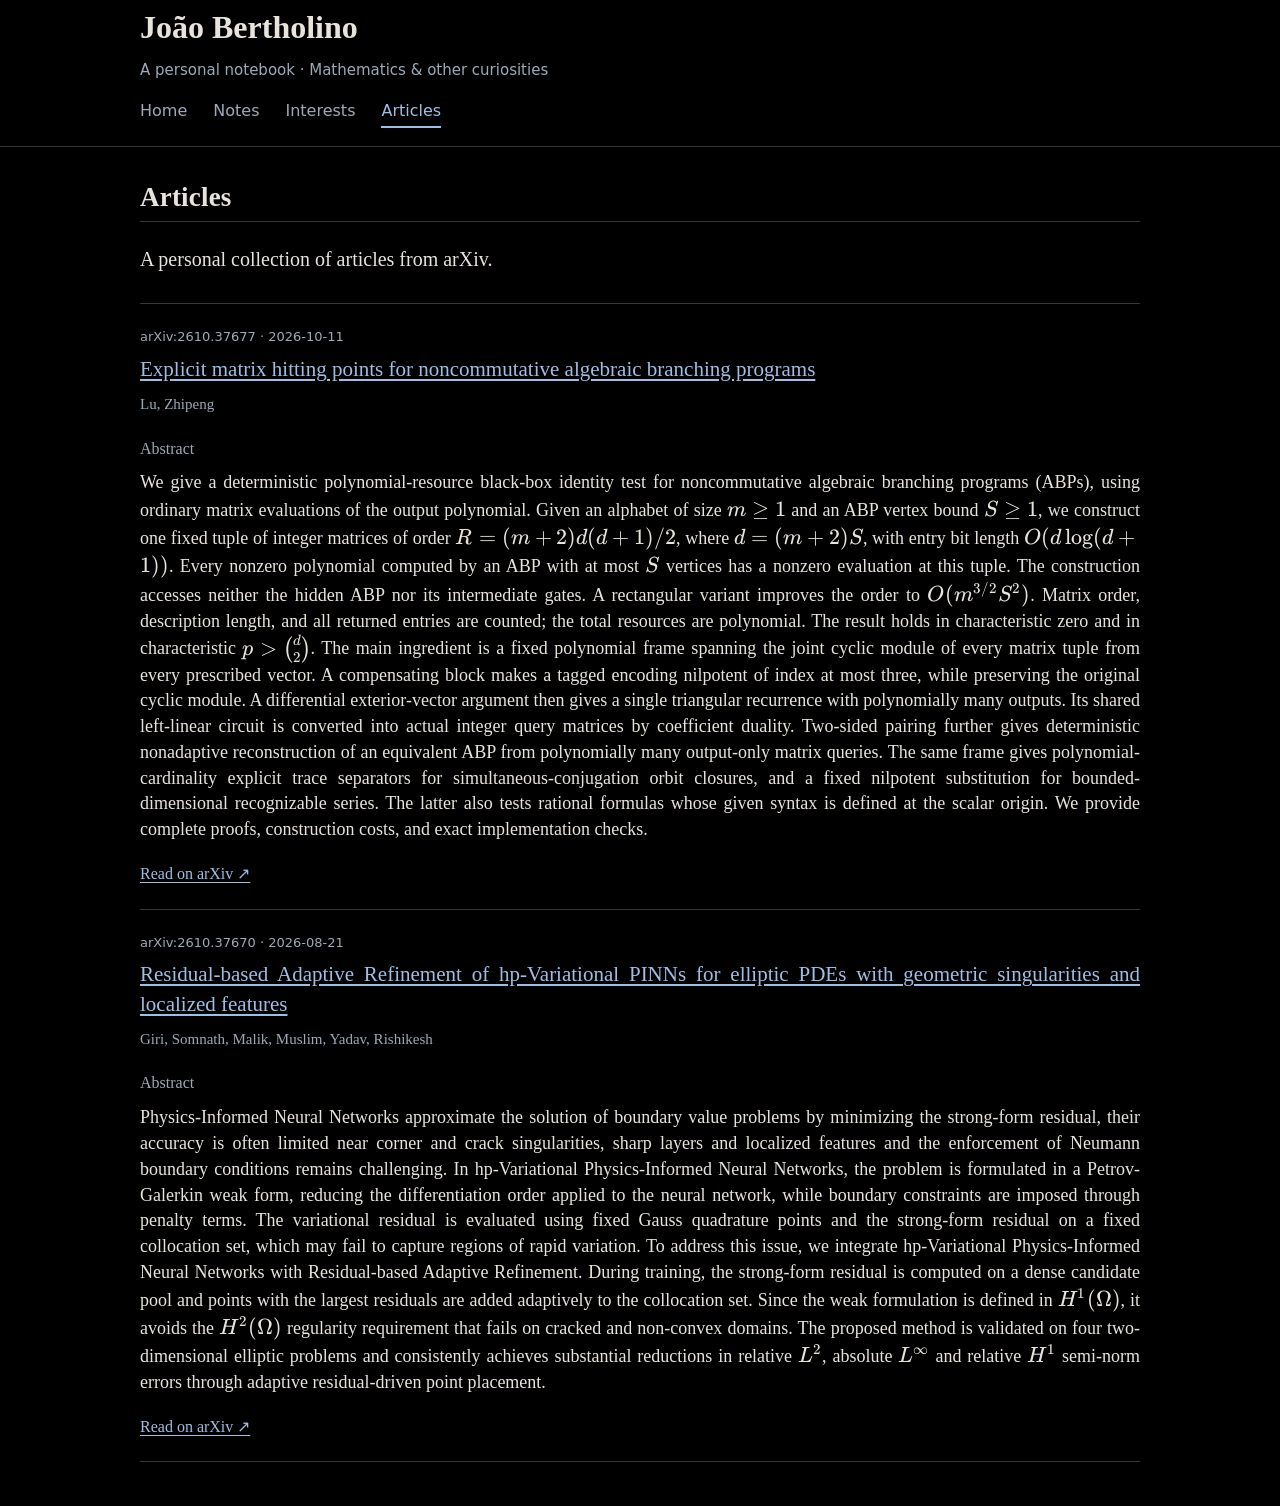
==== archive.html @ 668f905b "first commit" ====
<!doctype html>
<html lang="en">
    <head>
        <meta charset="UTF-8" />
        <meta name="viewport" content="width=device-width, initial-scale=1" />
        <meta name="description" content="Mathematical Apology" />
        <meta name="application-name" content="Math" />
        <meta name="robots" content="index, follow" />
        <meta name="referrer" content="no-referrer" />
        <meta name="format-detection" content="telephone=no" />
        <meta name="theme-color" content="#151719" />
        <meta property="og:type" content="website" />
        <meta property="og:title" content="Archive · Mathematical Apology" />
        <meta property="og:description" content="Mathematical Apology" />
        <meta property="og:site_name" content="Math" />
        <meta property="og:locale" content="en_US" />
        <meta
            property="og:url"
            content="http://tc6p7ubcckkbcqwz77a6qroy7zwopcryr5vkcgm4mpk6taym6atuhgyd.onion/archive.html"
        />
        <meta
            http-equiv="onion-location"
            content="http://tc6p7ubcckkbcqwz77a6qroy7zwopcryr5vkcgm4mpk6taym6atuhgyd.onion/archive.html"
        />
        <title>Archive · Mathematical Apology</title>
        <link rel="stylesheet" href="/style.css" />
        <link rel="stylesheet" href="/assets/katex/katex.min.css" />
        <link rel="stylesheet" href="/assets/math.css" />
        <link rel="stylesheet" href="/assets/archive.css" />
        <script defer src="/assets/katex/katex.min.js"></script>
        <script defer src="/assets/katex/auto-render.min.js"></script>
        <script defer src="/assets/math.js"></script>
        <link rel="icon" href="/assets/favicon.svg" type="image/svg+xml" />
    </head>
    <body>
        <a class="skip-link" href="#main">Skip to content</a>
        <header class="site-header">
            <div class="container">
                <h1 class="site-title"><a href="/">João Bertholino</a></h1>
                <p class="site-subtitle"
                    >A personal notebook · Mathematics &amp; other curiosities</p
                >
                <nav class="site-nav" aria-label="Main navigation"
                    ><a href="/index.html">Home</a
                    ><a href="/notes.html">Notes</a><a href="/reading.html">Interests</a
                    ><a href="/archive.html" aria-current="page">Articles</a></nav
                >
            </div>
        </header>
        <main class="container" id="main">
            <h2 class="page-title">Articles</h2>
            <p class="page-intro">A personal collection of articles from arXiv.</p>
            <!-- ARXIV:START -->
            <article class="entry arxiv-entry">
                <div class="entry-meta">arXiv:2610.37677 · 2026-10-11</div>
                <h3><a href="https://arxiv.org/abs/2610.37677" rel="external noreferrer">Explicit matrix hitting points for noncommutative algebraic branching programs</a></h3>
                <p class="arxiv-authors">Lu, Zhipeng</p>
                <h4 class="arxiv-abstract-label">Abstract</h4>
                <p class="arxiv-abstract">We give a deterministic polynomial-resource black-box identity test for noncommutative algebraic branching programs (ABPs), using ordinary matrix evaluations of the output polynomial. Given an alphabet of size $m\ge1$ and an ABP vertex bound $S\ge1$, we construct one fixed tuple of integer matrices of order $R=(m+2)d(d+1)/2$, where $d=(m+2)S$, with entry bit length $O(d\log(d+1))$. Every nonzero polynomial computed by an ABP with at most $S$ vertices has a nonzero evaluation at this tuple. The construction accesses neither the hidden ABP nor its intermediate gates. A rectangular variant improves the order to $O(m^{3/2}S^2)$. Matrix order, description length, and all returned entries are counted; the total resources are polynomial. The result holds in characteristic zero and in characteristic $p&gt;\binom d2$. The main ingredient is a fixed polynomial frame spanning the joint cyclic module of every matrix tuple from every prescribed vector. A compensating block makes a tagged encoding nilpotent of index at most three, while preserving the original cyclic module. A differential exterior-vector argument then gives a single triangular recurrence with polynomially many outputs. Its shared left-linear circuit is converted into actual integer query matrices by coefficient duality. Two-sided pairing further gives deterministic nonadaptive reconstruction of an equivalent ABP from polynomially many output-only matrix queries. The same frame gives polynomial-cardinality explicit trace separators for simultaneous-conjugation orbit closures, and a fixed nilpotent substitution for bounded-dimensional recognizable series. The latter also tests rational formulas whose given syntax is defined at the scalar origin. We provide complete proofs, construction costs, and exact implementation checks.</p>
                <p class="arxiv-link"><a href="https://arxiv.org/abs/2610.37677" rel="external noreferrer">Read on arXiv ↗</a></p>
            </article>
            <article class="entry arxiv-entry">
                <div class="entry-meta">arXiv:2610.37670 · 2026-08-21</div>
                <h3><a href="https://arxiv.org/abs/2610.37670" rel="external noreferrer">Residual-based Adaptive Refinement of hp-Variational PINNs for elliptic PDEs with geometric singularities and localized features</a></h3>
                <p class="arxiv-authors">Giri, Somnath, Malik, Muslim, Yadav, Rishikesh</p>
                <h4 class="arxiv-abstract-label">Abstract</h4>
                <p class="arxiv-abstract">Physics-Informed Neural Networks approximate the solution of boundary value problems by minimizing the strong-form residual, their accuracy is often limited near corner and crack singularities, sharp layers and localized features and the enforcement of Neumann boundary conditions remains challenging. In hp-Variational Physics-Informed Neural Networks, the problem is formulated in a Petrov-Galerkin weak form, reducing the differentiation order applied to the neural network, while boundary constraints are imposed through penalty terms. The variational residual is evaluated using fixed Gauss quadrature points and the strong-form residual on a fixed collocation set, which may fail to capture regions of rapid variation. To address this issue, we integrate hp-Variational Physics-Informed Neural Networks with Residual-based Adaptive Refinement. During training, the strong-form residual is computed on a dense candidate pool and points with the largest residuals are added adaptively to the collocation set. Since the weak formulation is defined in $H^{1}(\Omega)$, it avoids the $H^{2}(\Omega)$ regularity requirement that fails on cracked and non-convex domains. The proposed method is validated on four two-dimensional elliptic problems and consistently achieves substantial reductions in relative $L^{2}$, absolute $L^{\infty}$ and relative $H^{1}$ semi-norm errors through adaptive residual-driven point placement.</p>
                <p class="arxiv-link"><a href="https://arxiv.org/abs/2610.37670" rel="external noreferrer">Read on arXiv ↗</a></p>
            </article>
            <!-- ARXIV:END -->
        </main>
    </body>
</html>
---- style.css ----
:root {
    color-scheme: dark;
    --background: #000000;
    --text: #e8e4dc;
    --muted: #9da9b7;
    --link: #9ebee3;
    --line: #34383c;
}
* {
    margin: 0;
    padding: 0;
    box-sizing: border-box;
    text-align: justify;
}
html {
    min-height: 100%;
    scroll-behavior: smooth;
}
body {
    margin: 0;
    min-height: 100vh;
    display: flex;
    flex-direction: column;
    background: var(--background);
    color: var(--text);
    font-family: Georgia, "Times New Roman", serif;
    font-size: 20px;
    line-height: 1.43;
}
a {
    color: var(--link);
    text-underline-offset: 3px;
}
a:hover {
    color: #c7ddf5;
}
a:focus-visible,
summary:focus-visible {
    outline: 2px solid var(--link);
    outline-offset: 5px;
    border-radius: 2px;
}
.container {
    width: calc(100% - 48px);
    max-width: 1000px;
    margin: 0 auto;
}
.site-header {
    border-bottom: 1px solid var(--line);
}
.site-header .container {
    display: flex;
    flex-direction: column;
    justify-content: center;
    margin-top: 3px;
    margin-bottom: 10px;
}
.citation{
    margin-left: auto;
    font-size: 16px;
    font-weight: 350;
    font-style: italic;
    text-align: right;
}
.site-title {
    margin: 0;
    font-size: 32px;
    line-height: 1.5;
    font-weight: 900;
    letter-spacing: 0px;
}
.site-title a {
    color: var(--text);
    text-decoration: none;
}
.site-subtitle {
    margin: 8px 0 17px;
    color: var(--muted);
    font:
        15px/1.5 system-ui,
        -apple-system,
        sans-serif;
}
.site-nav {
    display: flex;
    flex-wrap: wrap;
    gap: 26px;
    padding-bottom: 13px;
    font:
        16px/1.5 system-ui,
        -apple-system,
        sans-serif;
}
.site-nav a {
    color: var(--muted);
    text-decoration: none;
    position: relative;
}
.site-nav a:hover,
.site-nav a[aria-current="page"] {
    color: var(--link);
}
.site-nav a[aria-current="page"]::after {
    content: "";
    position: absolute;
    height: 2px;
    background: var(--link);
    bottom: -5px;
    left: 0;
    right: 0;
}
main.container {
    flex: 1;
    padding-top: 33px;
    padding-bottom: 44px;
}
.introduction {
    display: grid;
    grid-template-columns: 198px minmax(0, 1fr);
    gap: 25px;
    align-items: start;
}
.portrait {
    width: 200px;
    height: 280px;
    object-fit: cover;
    border-radius: 3px;
    display: block;
    filter: invert(70%);
}
p {
    margin: 0 0 18px;
}
.intro-text p:last-child {
    margin-bottom: 0;
}
.intro-text{
    text-align: justify;
}
h2 {
    font-size: 22px;
    line-height: 1.35;
    letter-spacing: 0.2px;
    margin: 0 0 15px;
    border-bottom: 1px solid var(--line);
    padding-bottom: 6px;
}
h3 {
    font-size: 21px;
    margin: 0 0 10px;
    font-weight: normal;
}
.info-section {
    margin-top: 49px;
}
.info-list {
    display: grid;
    grid-template-columns: 62px 1fr;
    column-gap: 13px;
    row-gap: 5px;
    margin: 0;
}
.info-list dt {
    font:
        15px/1.8 system-ui,
        -apple-system,
        sans-serif;
    color: var(--muted);
    padding-top: 2px;
}
.info-list dd {
    margin: 0;
}
.explore-section {
    margin-top: 42px;
}
.profile-links {
    display: flex;
    flex-wrap: wrap;
    gap: 10px;
}
.profile-links a {
    color: var(--text);
    text-decoration: none;
    border: 1px solid var(--line);
    border-radius: 24px;
    padding: 5px 11px;
    font:
        14px/1.5 system-ui,
        -apple-system,
        sans-serif;
}
.profile-links a:hover {
    color: var(--link);
    border-color: var(--link);
}
.site-footer {
    border-top: 1px solid var(--line);
}
.site-footer .container {
    padding-top: 21px;
    padding-bottom: 22px;
    font:
        14px/1.5 system-ui,
        -apple-system,
        sans-serif;
    color: var(--muted);
}
.page-title {
    font-size: 27px;
    line-height: 1.3;
    margin: 0 0 23px;
}
.page-intro {
    color: var(--text);
    margin-bottom: 30px;
}
.entry {
    border-top: 1px solid var(--line);
    padding: 23px 0;
}
.entry:last-child {
    border-bottom: 1px solid var(--line);
}
.entry-meta {
    font:
        13px/1.5 system-ui,
        -apple-system,
        sans-serif;
    color: var(--muted);
    margin-bottom: 8px;
}
.entry p {
    margin-bottom: 0;
    font-size: 18px;
}
.entry summary {
    list-style: none;
    cursor: pointer;
    display: flex;
    justify-content: space-between;
    align-items: baseline;
    gap: 15px;
}
.entry summary::-webkit-details-marker {
    display: none;
}
.entry summary span {
    color: var(--link);
    font:
        20px system-ui,
        sans-serif;
}
.entry[open] summary span {
    transform: rotate(45deg);
}
.entry[open] summary {
    margin-bottom: 12px;
}
.reading-list {
    padding-left: 25px;
}
.reading-list li {
    padding: 0 0 23px 6px;
}
.reading-list p {
    font-size: 18px;
    color: var(--muted);
    margin-top: 7px;
}
.equation {
    border-top: 1px solid var(--line);
    border-bottom: 1px solid var(--line);
    padding: 21px 0;
    margin: 29px 0;
    text-align: center;
    font-size: 28px;
    font-style: italic;
}
.skip-link {
    position: absolute;
    left: 12px;
    top: -80px;
    padding: 8px 14px;
    background: var(--text);
    color: var(--background);
    font:
        14px system-ui,
        sans-serif;
    z-index: 2;
}
.skip-link:focus {
    top: 12px;
}
@media (min-width: 900px) {
    body {
        min-height: 950px;
    }
}
@media (max-width: 600px) {
    .container {
        width: calc(100% - 36px);
    }
    .site-header .container {
        padding-top: 25px;
    }
    .site-title {
        font-size: 28px;
        letter-spacing: 0.3px;
    }
    .site-subtitle {
        font-size: 13px;
    }
    .site-nav {
        gap: 22px;
        font-size: 15px;
    }
    .introduction {
        grid-template-columns: 140px minmax(0, 1fr);
        gap: 20px;
    }
    .portrait {
        width: 140px;
        height: 200px;
    }
    body {
        font-size: 18px;
    }
    .info-section {
        margin-top: 35px;
    }
    .info-list {
        grid-template-columns: 58px 1fr;
        gap: 6px 10px;
    }
    .info-list dt {
        font-size: 13px;
    }
    .site-footer .container {
        font-size: 12px;
    }
}
@media (max-width: 430px) {
    .introduction {
        display: block;
    }
    .portrait {
        width: 150px;
        height: 214px;
        float: left;
        margin: 2px 19px 12px 0;
    }
    .introduction::after {
        content: "";
        display: block;
        clear: both;
    }
    .intro-text p {
        margin-bottom: 17px;
    }
    .site-title {
        font-size: 26px;
    }
    .site-nav {
        gap: 23px;
    }
    .info-list dd {
        overflow-wrap: anywhere;
    }
    .profile-links {
        gap: 8px;
    }
    .profile-links a {
        font-size: 13px;
    }
}
@media (prefers-reduced-motion: reduce) {
    html {
        scroll-behavior: auto;
    }
}
---- assets/math.css ----
.katex-display {
    overflow-x: auto;
    overflow-y: hidden;
    padding: 0.15em 0;
}

.equation:has(.katex) {
    font-style: normal;
}

.equation .katex-display {
    margin: 0;
}

.equation .katex {
    font-size: 1em;
}

.katex-display > .katex {
    text-align: center;
}
---- assets/archive.css ----
.arxiv-entry h3 {
    line-height: 1.4;
}

.entry .arxiv-authors {
    color: var(--muted);
    font-size: 15px;
    margin-bottom: 22px;
}

.arxiv-abstract-label {
    font-size: 16px;
    font-weight: normal;
    margin-bottom: 10px;
    color: var(--muted);
}

.entry .arxiv-link {
    margin-top: 20px;
    font-size: 16px;
}

.arxiv-entry a {
    overflow-wrap: anywhere;
}
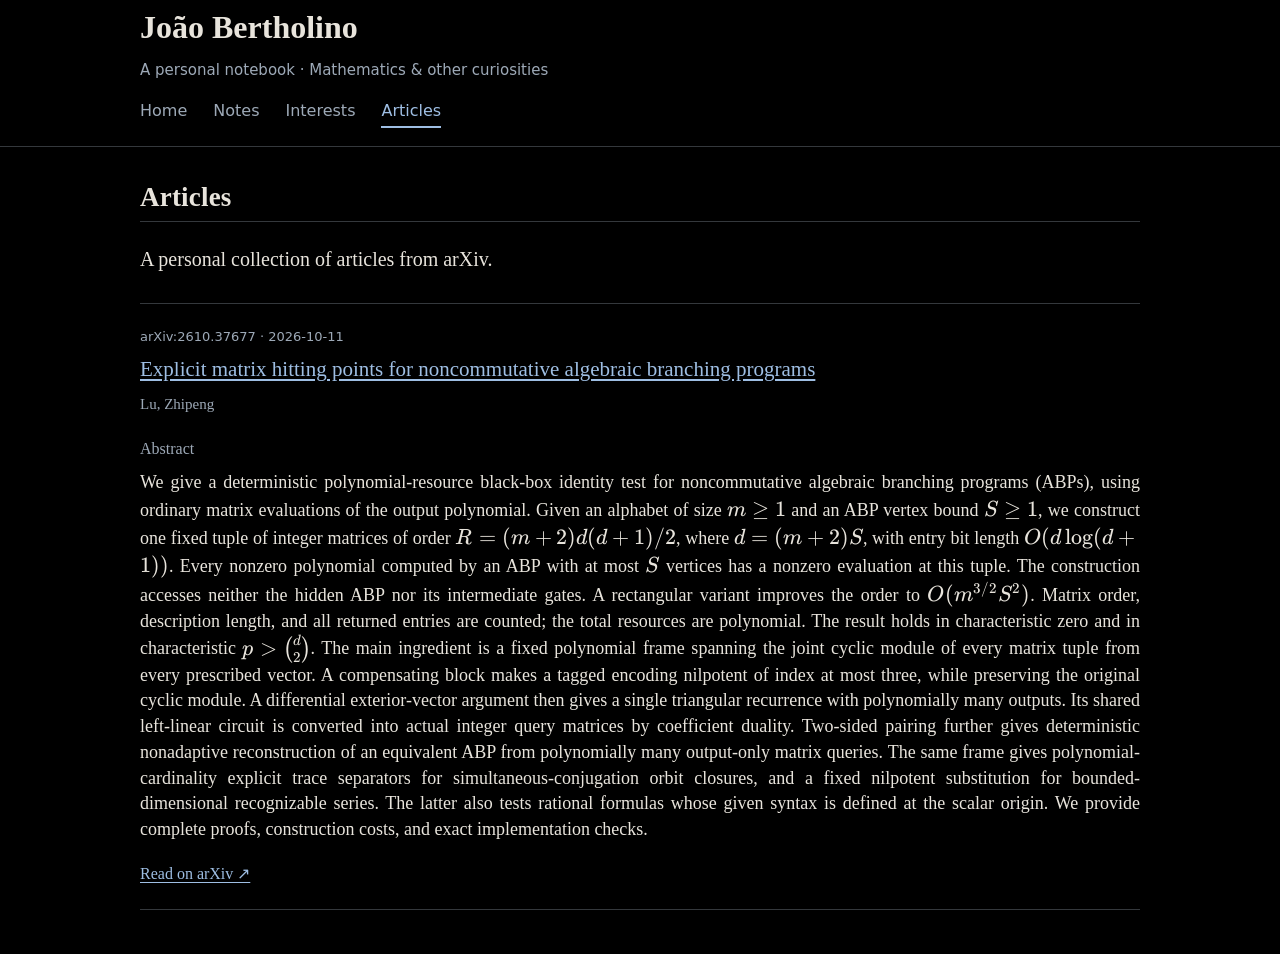
==== commit 782edffe: "chore: automatic configuration update" ====
--- a/archive.html
+++ b/archive.html
@@ -23,27 +23,27 @@
             content="http://tc6p7ubcckkbcqwz77a6qroy7zwopcryr5vkcgm4mpk6taym6atuhgyd.onion/archive.html"
         />
         <title>Archive · Mathematical Apology</title>
-        <link rel="stylesheet" href="/style.css" />
-        <link rel="stylesheet" href="/assets/katex/katex.min.css" />
-        <link rel="stylesheet" href="/assets/math.css" />
-        <link rel="stylesheet" href="/assets/archive.css" />
-        <script defer src="/assets/katex/katex.min.js"></script>
-        <script defer src="/assets/katex/auto-render.min.js"></script>
-        <script defer src="/assets/math.js"></script>
-        <link rel="icon" href="/assets/favicon.svg" type="image/svg+xml" />
+        <link rel="stylesheet" href="./style.css" />
+        <link rel="stylesheet" href="./assets/katex/katex.min.css" />
+        <link rel="stylesheet" href="./assets/math.css" />
+        <link rel="stylesheet" href="./assets/archive.css" />
+        <script defer src="./assets/katex/katex.min.js"></script>
+        <script defer src="./assets/katex/auto-render.min.js"></script>
+        <script defer src="./assets/math.js"></script>
+        <link rel="icon" href="./assets/favicon.svg" type="image/svg+xml" />
     </head>
     <body>
         <a class="skip-link" href="#main">Skip to content</a>
         <header class="site-header">
             <div class="container">
-                <h1 class="site-title"><a href="/">João Bertholino</a></h1>
+                <h1 class="site-title"><a href="./">João Bertholino</a></h1>
                 <p class="site-subtitle"
                     >A personal notebook · Mathematics &amp; other curiosities</p
                 >
                 <nav class="site-nav" aria-label="Main navigation"
-                    ><a href="/index.html">Home</a
-                    ><a href="/notes.html">Notes</a><a href="/reading.html">Interests</a
-                    ><a href="/archive.html" aria-current="page">Articles</a></nav
+                    ><a href="./index.html">Home</a
+                    ><a href="./notes.html">Notes</a><a href="./reading.html">Interests</a
+                    ><a href="./archive.html" aria-current="page">Articles</a></nav
                 >
             </div>
         </header>
@@ -59,14 +59,6 @@
                 <p class="arxiv-abstract">We give a deterministic polynomial-resource black-box identity test for noncommutative algebraic branching programs (ABPs), using ordinary matrix evaluations of the output polynomial. Given an alphabet of size $m\ge1$ and an ABP vertex bound $S\ge1$, we construct one fixed tuple of integer matrices of order $R=(m+2)d(d+1)/2$, where $d=(m+2)S$, with entry bit length $O(d\log(d+1))$. Every nonzero polynomial computed by an ABP with at most $S$ vertices has a nonzero evaluation at this tuple. The construction accesses neither the hidden ABP nor its intermediate gates. A rectangular variant improves the order to $O(m^{3/2}S^2)$. Matrix order, description length, and all returned entries are counted; the total resources are polynomial. The result holds in characteristic zero and in characteristic $p&gt;\binom d2$. The main ingredient is a fixed polynomial frame spanning the joint cyclic module of every matrix tuple from every prescribed vector. A compensating block makes a tagged encoding nilpotent of index at most three, while preserving the original cyclic module. A differential exterior-vector argument then gives a single triangular recurrence with polynomially many outputs. Its shared left-linear circuit is converted into actual integer query matrices by coefficient duality. Two-sided pairing further gives deterministic nonadaptive reconstruction of an equivalent ABP from polynomially many output-only matrix queries. The same frame gives polynomial-cardinality explicit trace separators for simultaneous-conjugation orbit closures, and a fixed nilpotent substitution for bounded-dimensional recognizable series. The latter also tests rational formulas whose given syntax is defined at the scalar origin. We provide complete proofs, construction costs, and exact implementation checks.</p>
                 <p class="arxiv-link"><a href="https://arxiv.org/abs/2610.37677" rel="external noreferrer">Read on arXiv ↗</a></p>
             </article>
-            <article class="entry arxiv-entry">
-                <div class="entry-meta">arXiv:2610.37670 · 2026-08-21</div>
-                <h3><a href="https://arxiv.org/abs/2610.37670" rel="external noreferrer">Residual-based Adaptive Refinement of hp-Variational PINNs for elliptic PDEs with geometric singularities and localized features</a></h3>
-                <p class="arxiv-authors">Giri, Somnath, Malik, Muslim, Yadav, Rishikesh</p>
-                <h4 class="arxiv-abstract-label">Abstract</h4>
-                <p class="arxiv-abstract">Physics-Informed Neural Networks approximate the solution of boundary value problems by minimizing the strong-form residual, their accuracy is often limited near corner and crack singularities, sharp layers and localized features and the enforcement of Neumann boundary conditions remains challenging. In hp-Variational Physics-Informed Neural Networks, the problem is formulated in a Petrov-Galerkin weak form, reducing the differentiation order applied to the neural network, while boundary constraints are imposed through penalty terms. The variational residual is evaluated using fixed Gauss quadrature points and the strong-form residual on a fixed collocation set, which may fail to capture regions of rapid variation. To address this issue, we integrate hp-Variational Physics-Informed Neural Networks with Residual-based Adaptive Refinement. During training, the strong-form residual is computed on a dense candidate pool and points with the largest residuals are added adaptively to the collocation set. Since the weak formulation is defined in $H^{1}(\Omega)$, it avoids the $H^{2}(\Omega)$ regularity requirement that fails on cracked and non-convex domains. The proposed method is validated on four two-dimensional elliptic problems and consistently achieves substantial reductions in relative $L^{2}$, absolute $L^{\infty}$ and relative $H^{1}$ semi-norm errors through adaptive residual-driven point placement.</p>
-                <p class="arxiv-link"><a href="https://arxiv.org/abs/2610.37670" rel="external noreferrer">Read on arXiv ↗</a></p>
-            </article>
             <!-- ARXIV:END -->
         </main>
     </body>
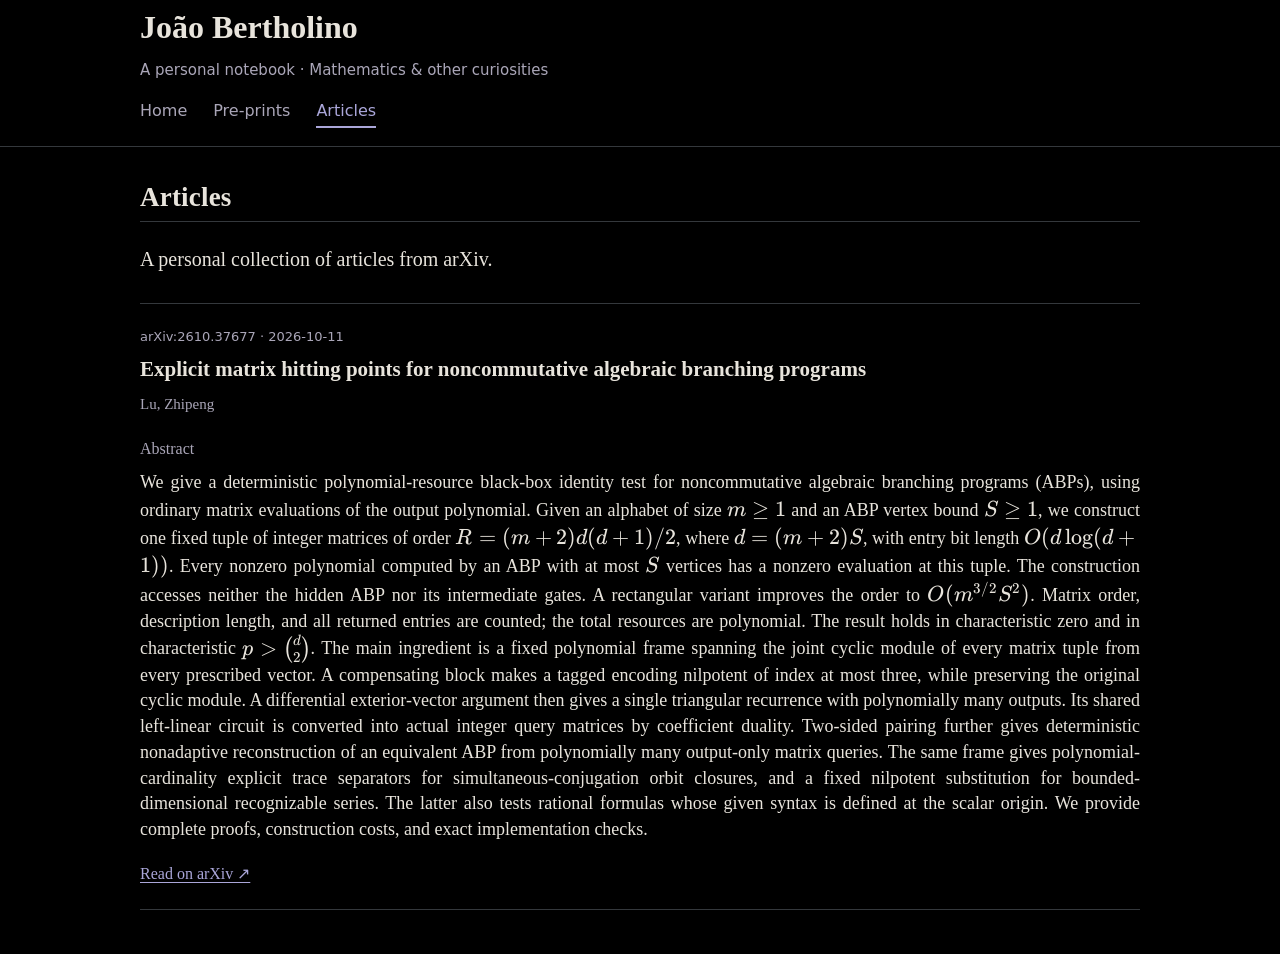
==== commit c6ea8dca: "chore: automatic configuration update" ====
--- a/archive.html
+++ b/archive.html
@@ -37,14 +37,12 @@
         <header class="site-header">
             <div class="container">
                 <h1 class="site-title"><a href="./">João Bertholino</a></h1>
-                <p class="site-subtitle"
-                    >A personal notebook · Mathematics &amp; other curiosities</p
-                >
-                <nav class="site-nav" aria-label="Main navigation"
-                    ><a href="./index.html">Home</a
-                    ><a href="./notes.html">Notes</a><a href="./reading.html">Interests</a
-                    ><a href="./archive.html" aria-current="page">Articles</a></nav
-                >
+                <p class="site-subtitle">A personal notebook · Mathematics &amp; other curiosities</p>
+                <nav class="site-nav" aria-label="Main navigation">
+                    <a href="./index.html">Home</a>
+                        <a href="./notes.html">Pre-prints</a>
+                        <a href="./archive.html" aria-current="page">Articles</a>
+                </nav>
             </div>
         </header>
         <main class="container" id="main">
@@ -53,7 +51,7 @@
             <!-- ARXIV:START -->
             <article class="entry arxiv-entry">
                 <div class="entry-meta">arXiv:2610.37677 · 2026-10-11</div>
-                <h3><a href="https://arxiv.org/abs/2610.37677" rel="external noreferrer">Explicit matrix hitting points for noncommutative algebraic branching programs</a></h3>
+                <h3>Explicit matrix hitting points for noncommutative algebraic branching programs</h3>
                 <p class="arxiv-authors">Lu, Zhipeng</p>
                 <h4 class="arxiv-abstract-label">Abstract</h4>
                 <p class="arxiv-abstract">We give a deterministic polynomial-resource black-box identity test for noncommutative algebraic branching programs (ABPs), using ordinary matrix evaluations of the output polynomial. Given an alphabet of size $m\ge1$ and an ABP vertex bound $S\ge1$, we construct one fixed tuple of integer matrices of order $R=(m+2)d(d+1)/2$, where $d=(m+2)S$, with entry bit length $O(d\log(d+1))$. Every nonzero polynomial computed by an ABP with at most $S$ vertices has a nonzero evaluation at this tuple. The construction accesses neither the hidden ABP nor its intermediate gates. A rectangular variant improves the order to $O(m^{3/2}S^2)$. Matrix order, description length, and all returned entries are counted; the total resources are polynomial. The result holds in characteristic zero and in characteristic $p&gt;\binom d2$. The main ingredient is a fixed polynomial frame spanning the joint cyclic module of every matrix tuple from every prescribed vector. A compensating block makes a tagged encoding nilpotent of index at most three, while preserving the original cyclic module. A differential exterior-vector argument then gives a single triangular recurrence with polynomially many outputs. Its shared left-linear circuit is converted into actual integer query matrices by coefficient duality. Two-sided pairing further gives deterministic nonadaptive reconstruction of an equivalent ABP from polynomially many output-only matrix queries. The same frame gives polynomial-cardinality explicit trace separators for simultaneous-conjugation orbit closures, and a fixed nilpotent substitution for bounded-dimensional recognizable series. The latter also tests rational formulas whose given syntax is defined at the scalar origin. We provide complete proofs, construction costs, and exact implementation checks.</p>
--- a/style.css
+++ b/style.css
@@ -2,8 +2,9 @@
     color-scheme: dark;
     --background: #000000;
     --text: #e8e4dc;
-    --muted: #9da9b7;
-    --link: #9ebee3;
+    --muted: #aaa6b8;
+    --link: #aaa6d9;
+    --link-hover: #dddaec;
     --line: #34383c;
 }
 * {
@@ -32,7 +33,7 @@
     text-underline-offset: 3px;
 }
 a:hover {
-    color: #c7ddf5;
+    color: var(--link-hover);
 }
 a:focus-visible,
 summary:focus-visible {
@@ -298,80 +299,165 @@
     }
 }
 @media (max-width: 600px) {
+    * {
+        text-align: start;
+    }
+    html {
+        -webkit-text-size-adjust: 100%;
+        text-size-adjust: 100%;
+    }
+    body {
+        min-height: 100svh;
+        font-size: 18px;
+        line-height: 1.6;
+    }
     .container {
-        width: calc(100% - 36px);
+        width: calc(100% - 32px);
+        min-width: 0;
     }
     .site-header .container {
-        padding-top: 25px;
+        padding-top: 14px;
+        margin-bottom: 5px;
     }
     .site-title {
-        font-size: 28px;
-        letter-spacing: 0.3px;
+        font-size: clamp(24px, 6.5vw, 28px);
+        line-height: 1.3;
+        letter-spacing: 0;
+    }
+    .site-title a {
+        display: inline-flex;
+        align-items: center;
+        min-height: 44px;
     }
     .site-subtitle {
+        font-size: 14px;
+        line-height: 1.5;
+        margin: 6px 0 12px;
+    }
+    .site-nav {
+        display: grid;
+        grid-template-columns: repeat(4, minmax(0, 1fr));
+        gap: 4px;
+        padding-bottom: 4px;
+        font-size: 14px;
+    }
+    .site-nav a {
+        display: flex;
+        align-items: center;
+        justify-content: center;
+        min-height: 44px;
+        padding: 8px 2px;
+        text-align: center;
+    }
+    .site-nav a[aria-current="page"]::after {
+        bottom: 0;
+        left: 6px;
+        right: 6px;
+    }
+    main.container {
+        padding-top: 26px;
+        padding-bottom: 32px;
+        overflow-wrap: anywhere;
+    }
+    .introduction {
+        grid-template-columns: minmax(0, 1fr);
+        gap: 24px;
+    }
+    .portrait {
+        width: 170px;
+        max-width: 100%;
+        height: auto;
+        aspect-ratio: 5 / 7;
+        justify-self: center;
+    }
+    .intro-text {
+        min-width: 0;
+        text-align: start;
+    }
+    .intro-text p {
+        margin-bottom: 18px;
+    }
+    .citation {
+        font-size: 16px;
+        line-height: 1.6;
+        text-align: start;
+    }
+    h2 {
+        font-size: 22px;
+    }
+    h3 {
+        font-size: 20px;
+        line-height: 1.4;
+    }
+    .page-title {
+        font-size: 25px;
+        margin-bottom: 20px;
+    }
+    .page-intro {
+        margin-bottom: 26px;
+    }
+    .info-section,
+    .explore-section {
+        margin-top: 32px;
+    }
+    .info-list {
+        grid-template-columns: 58px minmax(0, 1fr);
+        gap: 10px 12px;
+    }
+    .info-list dt {
+        font-size: 14px;
+    }
+    .info-list dd {
+        min-width: 0;
+        overflow-wrap: anywhere;
+    }
+    .entry {
+        min-width: 0;
+        padding: 24px 0;
+    }
+    .entry p,
+    .reading-list p {
+        font-size: 17px;
+        line-height: 1.65;
+    }
+    .entry-meta {
+        font-size: 14px;
+    }
+    .entry summary {
+        min-height: 44px;
+    }
+    .entry summary h3 {
+        min-width: 0;
+    }
+    .entry summary span {
+        flex-shrink: 0;
+    }
+    .reading-list {
+        padding-left: 20px;
+    }
+    .reading-list li {
+        padding-left: 2px;
+    }
+    .equation {
+        min-width: 0;
+        font-size: 23px;
+        margin: 24px 0;
+        padding: 18px 0;
+    }
+    .profile-links {
+        gap: 10px;
+    }
+    .profile-links a {
+        display: inline-flex;
+        align-items: center;
+        min-height: 44px;
+        font-size: 14px;
+    }
+    .site-footer .container {
         font-size: 13px;
-    }
-    .site-nav {
-        gap: 22px;
-        font-size: 15px;
-    }
-    .introduction {
-        grid-template-columns: 140px minmax(0, 1fr);
-        gap: 20px;
-    }
-    .portrait {
-        width: 140px;
-        height: 200px;
-    }
-    body {
-        font-size: 18px;
-    }
-    .info-section {
-        margin-top: 35px;
-    }
-    .info-list {
-        grid-template-columns: 58px 1fr;
-        gap: 6px 10px;
-    }
-    .info-list dt {
-        font-size: 13px;
-    }
-    .site-footer .container {
-        font-size: 12px;
-    }
-}
-@media (max-width: 430px) {
-    .introduction {
-        display: block;
-    }
-    .portrait {
-        width: 150px;
-        height: 214px;
-        float: left;
-        margin: 2px 19px 12px 0;
-    }
-    .introduction::after {
-        content: "";
-        display: block;
-        clear: both;
-    }
-    .intro-text p {
-        margin-bottom: 17px;
-    }
-    .site-title {
-        font-size: 26px;
-    }
-    .site-nav {
-        gap: 23px;
-    }
-    .info-list dd {
-        overflow-wrap: anywhere;
-    }
-    .profile-links {
-        gap: 8px;
-    }
-    .profile-links a {
-        font-size: 13px;
+        line-height: 1.6;
+        padding-top: 18px;
+        padding-bottom: max(18px, env(safe-area-inset-bottom));
     }
 }
 @media (prefers-reduced-motion: reduce) {
--- a/assets/math.css
+++ b/assets/math.css
@@ -19,3 +19,11 @@
 .katex-display > .katex {
     text-align: center;
 }
+
+@media (max-width: 600px) {
+    .katex-display {
+        max-width: 100%;
+        overflow-wrap: normal;
+        overscroll-behavior-x: contain;
+    }
+}
--- a/assets/archive.css
+++ b/assets/archive.css
@@ -1,4 +1,5 @@
 .arxiv-entry h3 {
+    font-weight: 700;
     line-height: 1.4;
 }
 
@@ -23,3 +24,14 @@
 .arxiv-entry a {
     overflow-wrap: anywhere;
 }
+
+@media (max-width: 600px) {
+    .entry .arxiv-authors {
+        font-size: 15px;
+    }
+    .arxiv-link a {
+        display: inline-flex;
+        align-items: center;
+        min-height: 44px;
+    }
+}
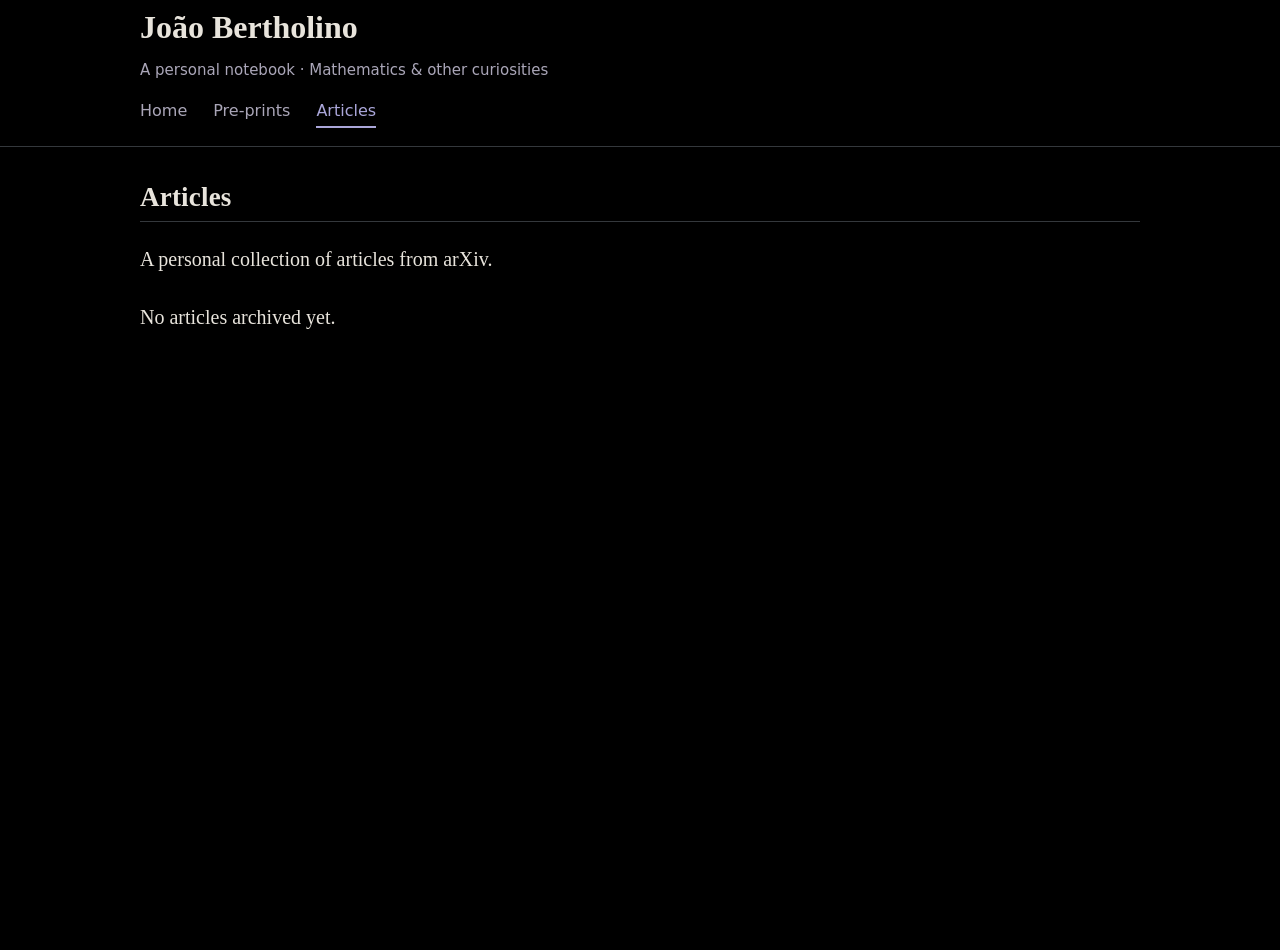
==== commit 0ba2d8bd: "chore: automatic configuration update" ====
--- a/archive.html
+++ b/archive.html
@@ -49,14 +49,7 @@
             <h2 class="page-title">Articles</h2>
             <p class="page-intro">A personal collection of articles from arXiv.</p>
             <!-- ARXIV:START -->
-            <article class="entry arxiv-entry">
-                <div class="entry-meta">arXiv:2610.37677 · 2026-10-11</div>
-                <h3>Explicit matrix hitting points for noncommutative algebraic branching programs</h3>
-                <p class="arxiv-authors">Lu, Zhipeng</p>
-                <h4 class="arxiv-abstract-label">Abstract</h4>
-                <p class="arxiv-abstract">We give a deterministic polynomial-resource black-box identity test for noncommutative algebraic branching programs (ABPs), using ordinary matrix evaluations of the output polynomial. Given an alphabet of size $m\ge1$ and an ABP vertex bound $S\ge1$, we construct one fixed tuple of integer matrices of order $R=(m+2)d(d+1)/2$, where $d=(m+2)S$, with entry bit length $O(d\log(d+1))$. Every nonzero polynomial computed by an ABP with at most $S$ vertices has a nonzero evaluation at this tuple. The construction accesses neither the hidden ABP nor its intermediate gates. A rectangular variant improves the order to $O(m^{3/2}S^2)$. Matrix order, description length, and all returned entries are counted; the total resources are polynomial. The result holds in characteristic zero and in characteristic $p&gt;\binom d2$. The main ingredient is a fixed polynomial frame spanning the joint cyclic module of every matrix tuple from every prescribed vector. A compensating block makes a tagged encoding nilpotent of index at most three, while preserving the original cyclic module. A differential exterior-vector argument then gives a single triangular recurrence with polynomially many outputs. Its shared left-linear circuit is converted into actual integer query matrices by coefficient duality. Two-sided pairing further gives deterministic nonadaptive reconstruction of an equivalent ABP from polynomially many output-only matrix queries. The same frame gives polynomial-cardinality explicit trace separators for simultaneous-conjugation orbit closures, and a fixed nilpotent substitution for bounded-dimensional recognizable series. The latter also tests rational formulas whose given syntax is defined at the scalar origin. We provide complete proofs, construction costs, and exact implementation checks.</p>
-                <p class="arxiv-link"><a href="https://arxiv.org/abs/2610.37677" rel="external noreferrer">Read on arXiv ↗</a></p>
-            </article>
+            <p class="page-intro">No articles archived yet.</p>
             <!-- ARXIV:END -->
         </main>
     </body>
--- a/style.css
+++ b/style.css
@@ -127,7 +127,6 @@
     object-fit: cover;
     border-radius: 3px;
     display: block;
-    filter: invert(70%);
 }
 p {
     margin: 0 0 18px;
